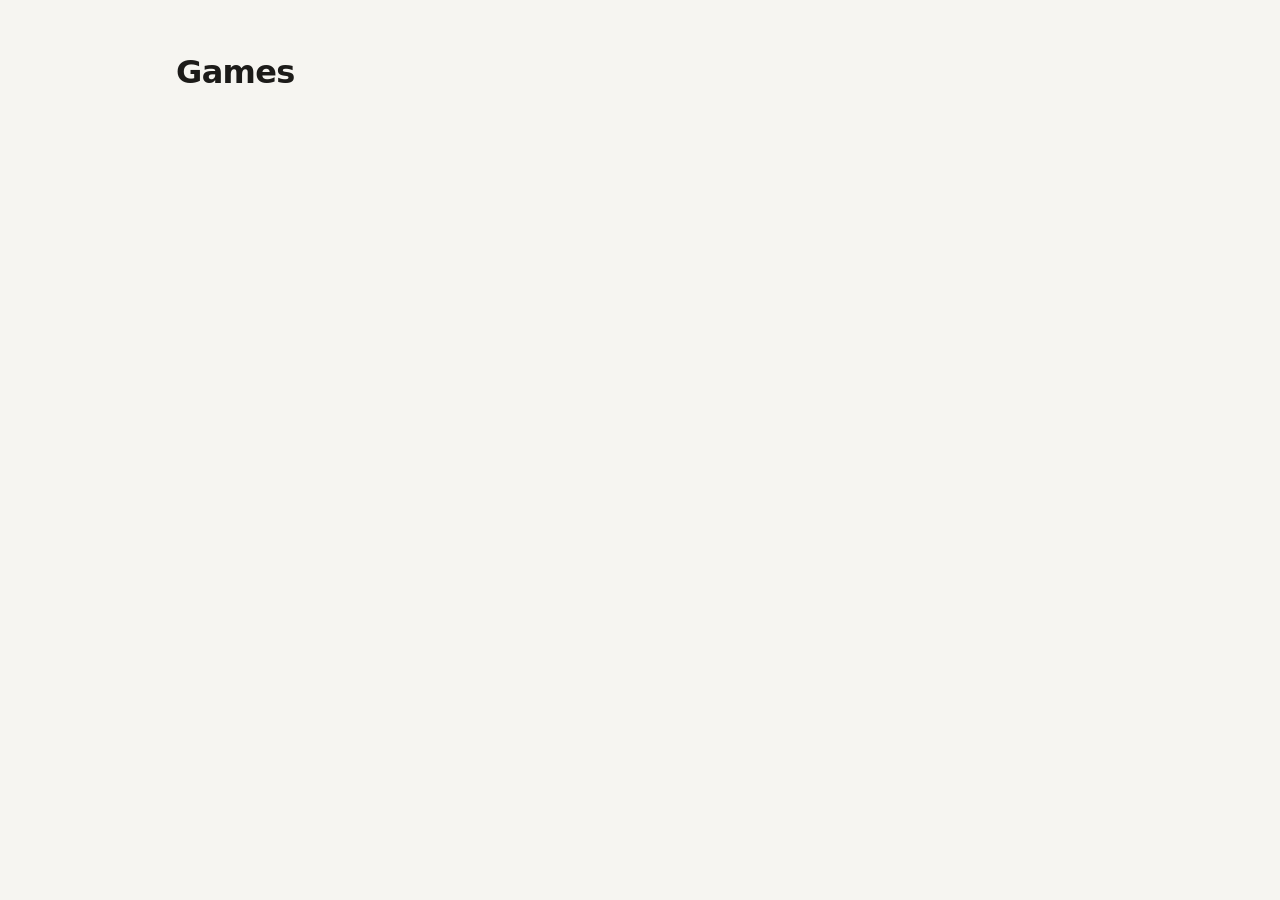
==== index.html @ 44a38a94 "Catalog page and layout" ====
<!doctype html>
<html lang="en">
<head>
  <meta charset="utf-8">
  <meta name="viewport" content="width=device-width, initial-scale=1">
  <title>Games</title>
  <style>
    :root { --bg: #f6f5f1; --ink: #1c1b19; --mute: #6b675f; --card: #ffffff; --line: #e2dfd6; --accent: #b4441f; }
    @media (prefers-color-scheme: dark) {
      :root { --bg: #141412; --ink: #ecebe6; --mute: #9a968c; --card: #1e1d1a; --line: #33312c; --accent: #f08a5d; }
    }
    * { box-sizing: border-box; }
    body { margin: 0; background: var(--bg); color: var(--ink); font: 16px/1.5 system-ui, -apple-system, "Segoe UI", sans-serif; }
    main { max-width: 960px; margin: 0 auto; padding: 48px 16px 64px; }
    h1 { margin: 0 0 28px; font-size: 32px; letter-spacing: -0.02em; }
    .grid { display: grid; grid-template-columns: repeat(auto-fill, minmax(260px, 1fr)); gap: 16px; }
    .card { display: block; padding: 20px; background: var(--card); border: 1px solid var(--line); border-radius: 12px;
            color: inherit; text-decoration: none; transition: border-color .15s, transform .15s; }
    .card:hover, .card:focus-visible { border-color: var(--accent); transform: translateY(-2px); outline: none; }
    .card h2 { margin: 0 0 6px; font-size: 19px; }
    .card p { margin: 0; color: var(--mute); }
  </style>
</head>
<body>
  <main>
    <h1>Games</h1>
    <div class="grid">
      <!-- One card per game, newest first. Copy this block, fill it in, keep it above the end marker:
      <a class="card" href="my-game/">
        <h2>My Game</h2>
        <p>One line about the game.</p>
      </a>
      -->
      <!-- games:end -->
    </div>
  </main>
</body>
</html>
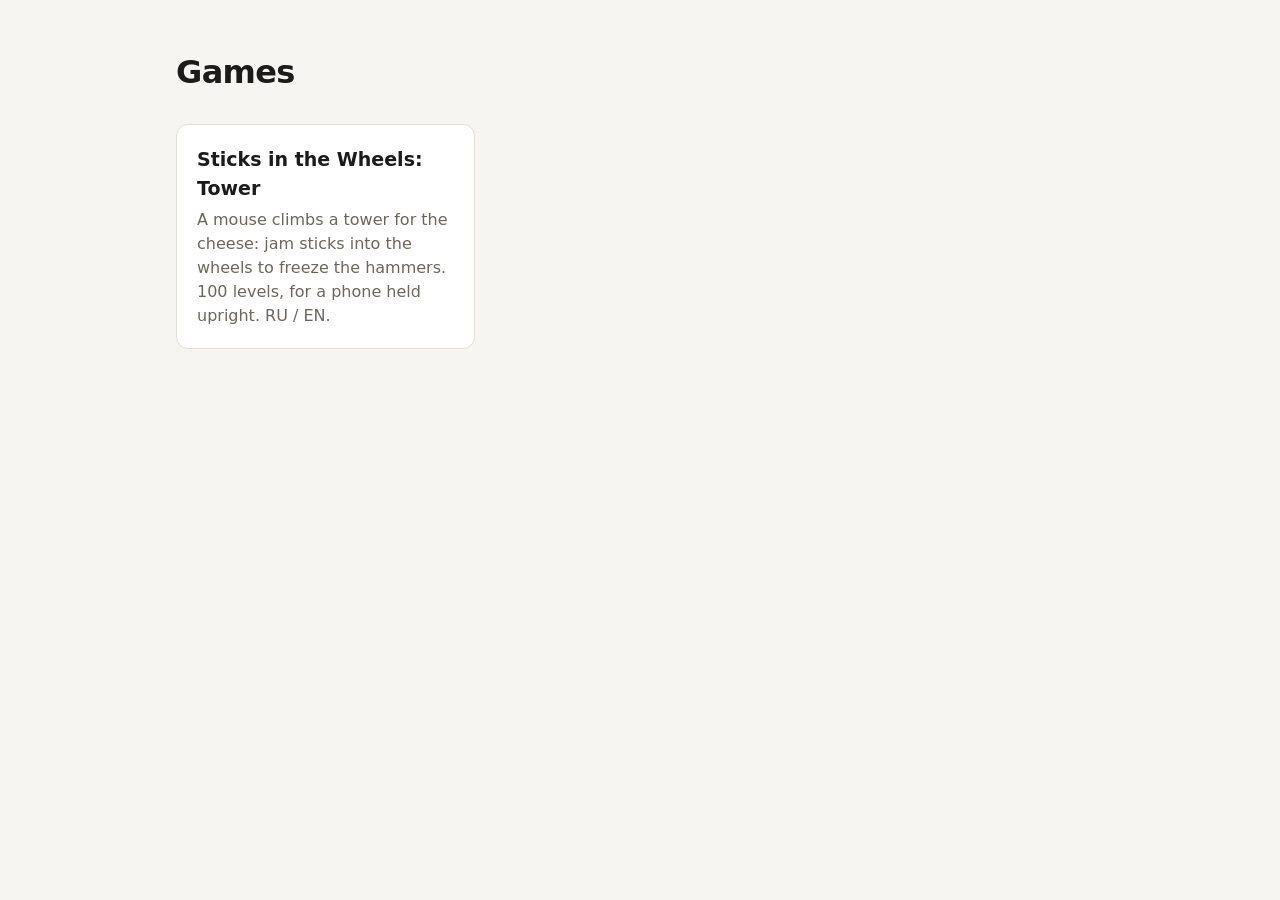
==== commit d61d25e8: "sticks-tower: publish" ====
--- a/index.html
+++ b/index.html
@@ -31,6 +31,10 @@
         <p>One line about the game.</p>
       </a>
       -->
+      <a class="card" href="sticks-tower/">
+        <h2>Sticks in the Wheels: Tower</h2>
+        <p>A mouse climbs a tower for the cheese: jam sticks into the wheels to freeze the hammers. 100 levels, for a phone held upright. RU / EN.</p>
+      </a>
       <!-- games:end -->
     </div>
   </main>
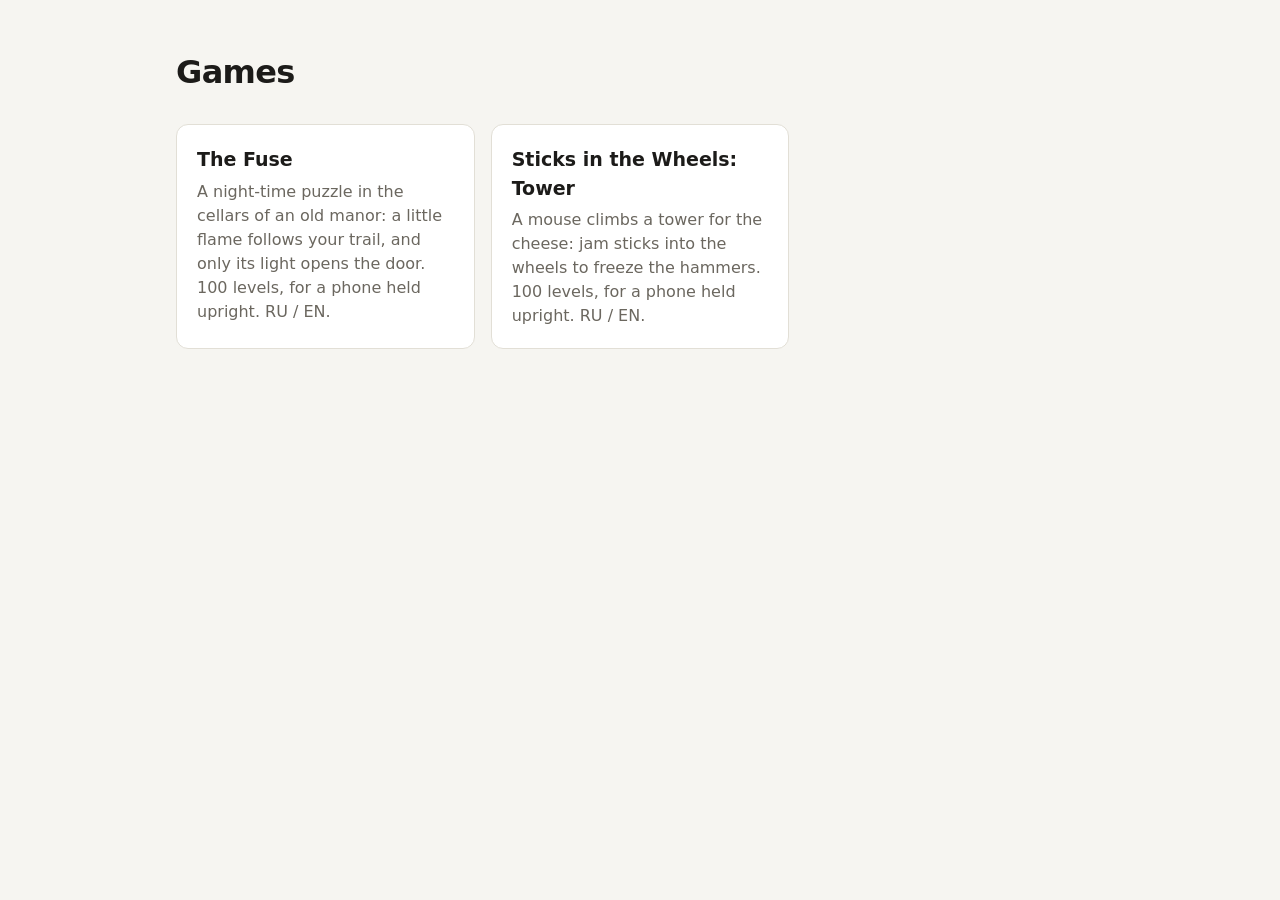
==== commit 0a139620: "fuse: publish Co-Authored-By: Claude Fable 5.2 <noreply@anthropic.com>" ====
--- a/index.html
+++ b/index.html
@@ -31,6 +31,10 @@
         <p>One line about the game.</p>
       </a>
       -->
+      <a class="card" href="fuse/">
+        <h2>The Fuse</h2>
+        <p>A night-time puzzle in the cellars of an old manor: a little flame follows your trail, and only its light opens the door. 100 levels, for a phone held upright. RU / EN.</p>
+      </a>
       <a class="card" href="sticks-tower/">
         <h2>Sticks in the Wheels: Tower</h2>
         <p>A mouse climbs a tower for the cheese: jam sticks into the wheels to freeze the hammers. 100 levels, for a phone held upright. RU / EN.</p>
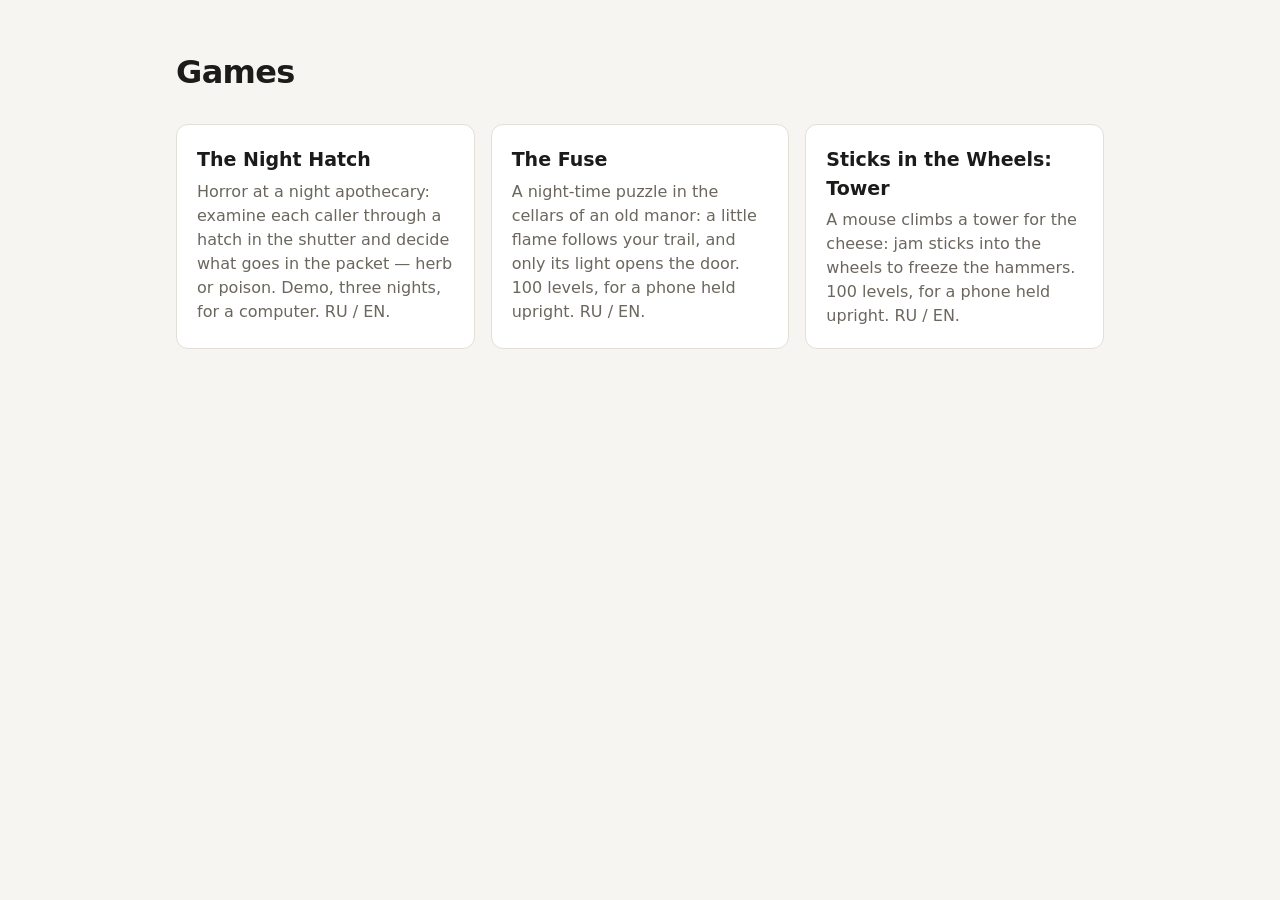
==== commit 30278518: "dark-clinic: publish" ====
--- a/index.html
+++ b/index.html
@@ -31,6 +31,10 @@
         <p>One line about the game.</p>
       </a>
       -->
+      <a class="card" href="dark-clinic/">
+        <h2>The Night Hatch</h2>
+        <p>Horror at a night apothecary: examine each caller through a hatch in the shutter and decide what goes in the packet — herb or poison. Demo, three nights, for a computer. RU / EN.</p>
+      </a>
       <a class="card" href="fuse/">
         <h2>The Fuse</h2>
         <p>A night-time puzzle in the cellars of an old manor: a little flame follows your trail, and only its light opens the door. 100 levels, for a phone held upright. RU / EN.</p>
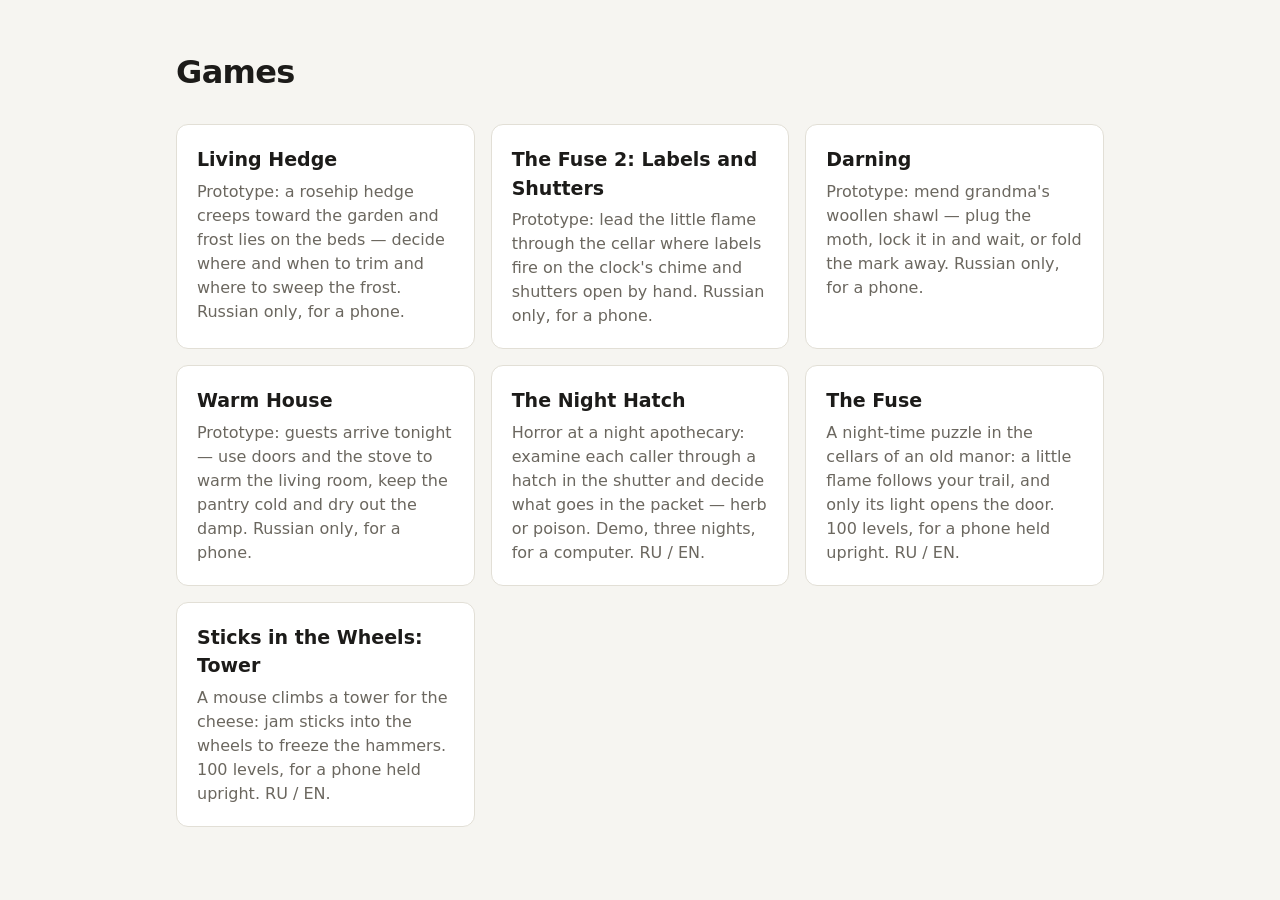
==== commit c1d1321f: "warm-house, darning, fuse-two, hedge: publish" ====
--- a/index.html
+++ b/index.html
@@ -31,6 +31,22 @@
         <p>One line about the game.</p>
       </a>
       -->
+      <a class="card" href="hedge/">
+        <h2>Living Hedge</h2>
+        <p>Prototype: a rosehip hedge creeps toward the garden and frost lies on the beds — decide where and when to trim and where to sweep the frost. Russian only, for a phone.</p>
+      </a>
+      <a class="card" href="fuse-two/">
+        <h2>The Fuse 2: Labels and Shutters</h2>
+        <p>Prototype: lead the little flame through the cellar where labels fire on the clock's chime and shutters open by hand. Russian only, for a phone.</p>
+      </a>
+      <a class="card" href="darning/">
+        <h2>Darning</h2>
+        <p>Prototype: mend grandma's woollen shawl — plug the moth, lock it in and wait, or fold the mark away. Russian only, for a phone.</p>
+      </a>
+      <a class="card" href="warm-house/">
+        <h2>Warm House</h2>
+        <p>Prototype: guests arrive tonight — use doors and the stove to warm the living room, keep the pantry cold and dry out the damp. Russian only, for a phone.</p>
+      </a>
       <a class="card" href="dark-clinic/">
         <h2>The Night Hatch</h2>
         <p>Horror at a night apothecary: examine each caller through a hatch in the shutter and decide what goes in the packet — herb or poison. Demo, three nights, for a computer. RU / EN.</p>
